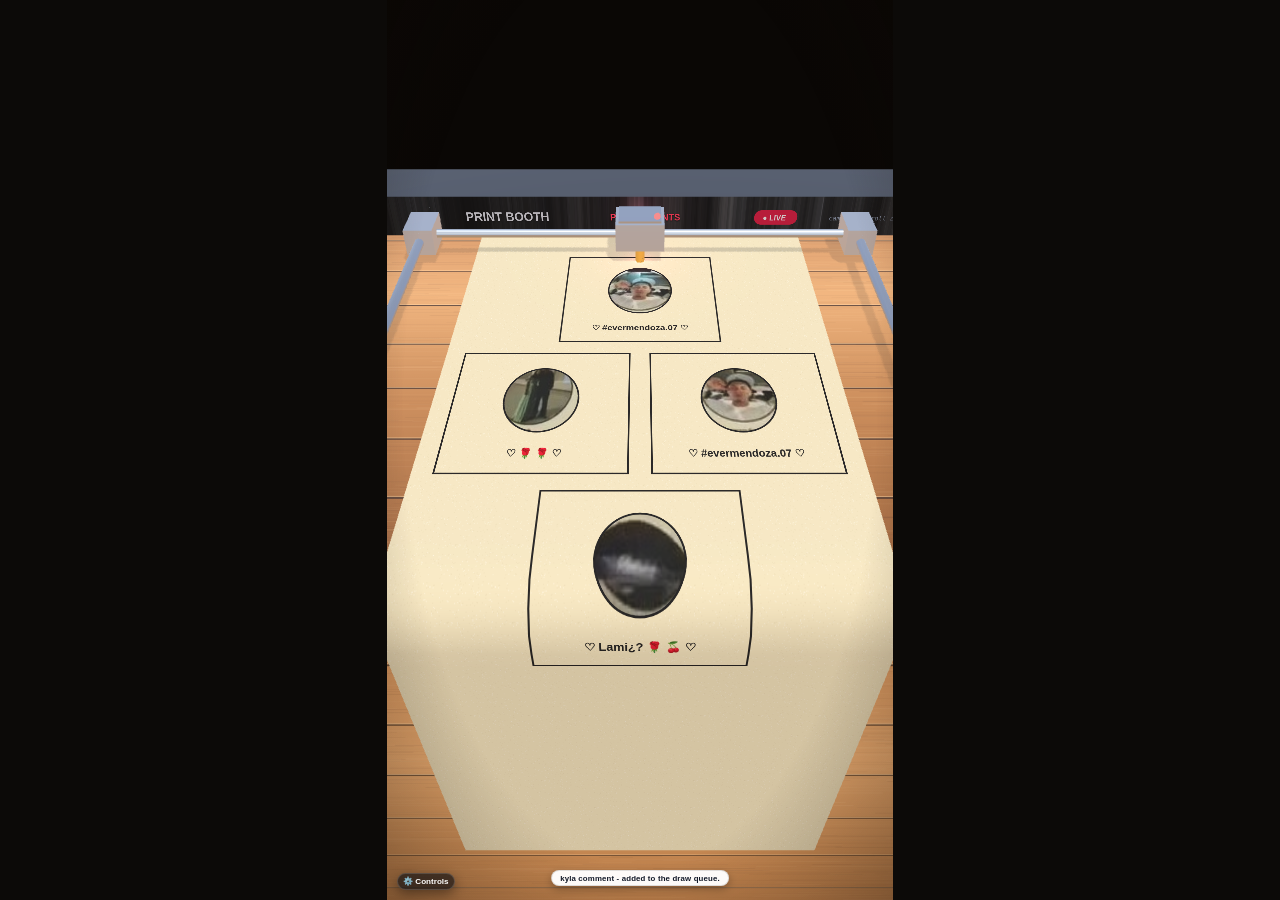
==== web/index.html @ 73933288 "Initial commit: TikTok LIVE Virtual Gift Printer" ====
<!doctype html>
<html lang="en">
<head>
<meta charset="utf-8">
<meta name="viewport" content="width=device-width, initial-scale=1">
<title>TikTok LIVE Virtual Pencil Printer</title>
<link rel="stylesheet" href="style.css">
</head>
<body>
<div id="stage">

  <!-- Main 3D WebGL Pen Plotter Scene (Clean full-height scene matching real stream) -->
  <main id="scene">
    <canvas id="canvas3d"></canvas>

    <!-- Camera-look overlay for webcam photorealism -->
    <div id="cameraOverlay"></div>
  </main>

  <!-- Video Gameplay / Campfire Section (Bottom half in Split Mode) -->
  <section id="robloxSection">
    <video id="robloxVideo" preload="none" loop muted playsinline data-src="campfire.mp4"></video>
    <div id="robloxPlaceholder" class="robloxPlaceholder">
      <div class="robloxBadge">🔥 LIVE CAMPFIRE</div>
      <div class="robloxDesc">Streaming cozy fireplace stream</div>
      <button id="btnBrowseVideo" class="browseBtn">📁 Change Video</button>
    </div>
  </section>

  <!-- Golden VIP Shoutout Banner (Appears on screen for VIP / Expensive Gifters) -->
  <div id="vipBanner" class="hidden">
    <img id="vipBannerAvatar" src="" alt="">
    <div class="vipBannerBody">
      <div id="vipBannerBadge" class="vipBannerBadge">👑 TOP 1 VIP GIFTER</div>
      <div id="vipBannerFollow" class="vipBannerFollow">FOLLOW @username</div>
      <div id="vipBannerGift" class="vipBannerGift">Sent Universe • 1,000 coins</div>
    </div>
  </div>

  <!-- Live Action Pill (TikTok comment / status) -->
  <div id="livePill">
    <span id="pillText">kyla comment - added to the draw queue.</span>
  </div>

  <!-- Streamer Control Panel (Collapsible to keep stream view 100% clean) -->
  <aside id="controls" class="collapsed">
    <button id="btnToggleControls" class="toggleControlsBtn" title="Toggle Streamer Controls">⚙️ Controls</button>
    <div class="ctrlContent">
      <div class="ctrlRow">
        <span id="dot" class="dot"></span>
        <span id="statusText">Connecting to local server…</span>
      </div>
      <div class="ctrlRow">
        <input id="user" placeholder="@tiktok_username" spellcheck="false" autocomplete="off">
        <button id="btnConn">Start</button>
      </div>
      <div class="ctrlRow actions">
        <button id="btnTestPair" title="Pair (2-column side-by-side)">Pair 🌹</button>
        <button id="btnTestSingle" title="Single (centered card)">Single 1</button>
        <button id="btnTestBig" title="Big gift (Doughnut / 30 coins)" class="amberBtn">Big 🍩</button>
        <button id="btnVvip" title="VIP banner" class="goldBtn">VIP 👑</button>
        <button id="btnTop1" title="VIP TOP 1 with Royal Crown & Flaming Wings" class="goldBtn">👑 TOP 1</button>
        <button id="btnTestTap" title="Simulate Screen Tapper (Likes)" class="roseBtn">Tap ❤️</button>
        <button id="btnClear" title="Feed all paper">Clear</button>
      </div>
      <div class="ctrlRow">
        <label class="toggleLabel"><input id="chkDrawTaps" type="checkbox" checked> Draw Tappers (Only when idle / no gifts)</label>
      </div>
      <div class="ctrlRow splitControls">
        <label class="toggleLabel"><input id="chkSplit" type="checkbox"> Split Video</label>
        <input id="videoInput" type="file" accept="video/*" style="display:none">
        <input id="musicInput" type="file" accept="audio/*,video/*" style="display:none">
        <button id="btnPickVideo" class="smBtn" title="Load custom Roblox / Campfire video">Video 📁</button>
        <button id="btnPickMusic" class="smBtn" title="Load looping background music (MP3/WAV)">Music 🎵</button>
        <button id="btnMuteVideo" class="smBtn" title="Toggle audio mute">🔇 Muted</button>
      </div>
      <div class="ctrlRow">
        <label>Speed <input id="speed" type="range" min="0.5" max="3" step="0.1" value="1"></label>
      </div>
    </div>
  </aside>

  <!-- Debug Reference Overlay for ?ref=N and ?ref=N&flip=1 -->
  <div id="refOverlay" class="hidden">
    <img id="refImg" src="" alt="Reference Ground Truth">
    <div id="refLabel" class="refLabel"></div>
  </div>

</div>

<script src="lib/three.min.js"></script>
<script src="lib/gsap.min.js"></script>
<script src="avatars_data.js"></script>
<script src="app.js"></script>
</body>
</html>
---- web/style.css ----
/* TikTok LIVE Virtual Pencil Printer - Hyper Realistic Physical Pass */
:root {
  --u: min(1vw, 0.5625vh);
  --ink: #1f1d1a;
  --paper: #f8f3e5;
  --paper-grain: #f2ebd7;
  --wood-grain: url("data:image/svg+xml,%3Csvg xmlns='http://www.w3.org/2000/svg' width='400' height='600'%3E%3Cfilter id='f'%3E%3CfeTurbulence type='fractalNoise' baseFrequency='0.35 0.012' numOctaves='3' seed='11'/%3E%3CfeColorMatrix values='0 0 0 0 0.16 0 0 0 0 0.08 0 0 0 0 0.02 0 0 0 0.55 -0.04'/%3E%3C/filter%3E%3Crect width='400' height='600' filter='url(%23f)'/%3E%3C/svg%3E");
  --paper-fibre: url("data:image/svg+xml,%3Csvg xmlns='http://www.w3.org/2000/svg' width='400' height='400'%3E%3Cfilter id='f'%3E%3CfeTurbulence type='fractalNoise' baseFrequency='0.85' numOctaves='2' seed='5'/%3E%3CfeColorMatrix values='0 0 0 0 0.25 0 0 0 0 0.20 0 0 0 0 0.10 0 0 0 0.25 -0.05'/%3E%3C/filter%3E%3Crect width='400' height='400' filter='url(%23f)'/%3E%3C/svg%3E");
}

* { box-sizing: border-box; margin: 0; padding: 0; }
html, body { height: 100%; overflow: hidden; background: #0c0a08; font-family: -apple-system, BlinkMacSystemFont, "Segoe UI", Roboto, Helvetica, Arial, sans-serif; user-select: none; }
body.transparent { background: transparent; }

#stage {
  position: relative;
  width: calc(var(--u) * 100);
  height: 100vh;
  margin: 0 auto;
  overflow: hidden;
  background: radial-gradient(circle at 50% 40%, #17120d 0%, #080605 85%);
}

/* ==============================================================
   TOP HEADER BAR ("PRINT BOOTH | PENCIL PRINTS [LIVE]")
   ============================================================== */
#headerBar {
  position: absolute;
  top: calc(var(--u) * 1.6);
  left: calc(var(--u) * 5);
  right: calc(var(--u) * 5);
  height: calc(var(--u) * 6.5);
  background: linear-gradient(180deg, #242526 0%, #141517 70%, #0d0e10 100%);
  border-radius: calc(var(--u) * 1.2);
  border: calc(var(--u) * 0.2) solid rgba(255,255,255,0.12);
  box-shadow: 0 calc(var(--u) * 1) calc(var(--u) * 2) rgba(0,0,0,0.7), inset 0 1px 0 rgba(255,255,255,0.25);
  z-index: 25;
  display: flex;
  align-items: center;
  justify-content: center;
}

.headerTrack {
  display: flex;
  align-items: center;
  gap: calc(var(--u) * 2);
  font-size: calc(var(--u) * 2.5);
  font-weight: 800;
  letter-spacing: 0.15em;
  color: #d1d5db;
  text-shadow: 0 1px 2px #000;
}

.boothTitle { color: #f3f4f6; letter-spacing: 0.2em; font-weight: 900; }
.sep { color: #4b5563; }
.subTitle { color: #9ca3af; font-weight: 600; letter-spacing: 0.18em; font-size: calc(var(--u) * 2.2); }

.liveBadge {
  display: inline-flex;
  align-items: center;
  gap: calc(var(--u) * 0.9);
  padding: calc(var(--u) * 0.4) calc(var(--u) * 1.4);
  background: linear-gradient(180deg, #e11d48, #be123c);
  color: #fff;
  border-radius: 99px;
  font-size: calc(var(--u) * 1.8);
  font-weight: 900;
  letter-spacing: 0.12em;
  box-shadow: 0 0 calc(var(--u) * 1.5) rgba(225, 29, 72, 0.6);
}

.recDot {
  width: calc(var(--u) * 1.2);
  height: calc(var(--u) * 1.2);
  border-radius: 50%;
  background: #fff;
  animation: pulseRec 1.2s ease-in-out infinite alternate;
}
@keyframes pulseRec { from { opacity: 0.35; transform: scale(0.85); } to { opacity: 1; transform: scale(1.15); } }

/* ==============================================================
   3D DESK SCENE & ISOMETRIC PEN PLOTTER (MATCHING IMAGES 2, 3, 4, 5)
   ============================================================== */
#scene {
  position: absolute;
  inset: 0;
  overflow: hidden;
}

#canvas3d {
  position: absolute;
  inset: 0;
  width: 100%;
  height: 100%;
  display: block;
  z-index: 2;
}

#desk {
  position: absolute;
  left: calc(var(--u) * -2);
  right: calc(var(--u) * -2);
  width: calc(var(--u) * 104);
  height: calc(var(--u) * 76);
  top: calc(var(--u) * 2);
  transform-origin: 50% 0%;
  transform: rotateX(24deg);
  transform-style: preserve-3d;
  background:
    radial-gradient(ellipse at 50% 30%, rgba(255,235,190,0.3) 0%, rgba(255,255,255,0.04) 45%, transparent 75%),
    repeating-linear-gradient(180deg, #9a5824 0px, #824619 calc(var(--u) * 14.8), #4f2709 calc(var(--u) * 15)),
    linear-gradient(180deg, #6c411c 0%, #875428 28%, #754823 68%, #5a3416 100%);
  box-shadow: 0 calc(var(--u) * 1.5) calc(var(--u) * 3) rgba(0,0,0,0.6);
}

.deskFrontBevel {
  position: absolute;
  left: 0;
  right: 0;
  bottom: calc(var(--u) * -2.4);
  height: calc(var(--u) * 2.5);
  background: linear-gradient(180deg, #4f2a0d 0%, #2b1404 100%);
  border-top: 1px solid rgba(255,210,150,0.25);
  box-shadow: 0 calc(var(--u) * 2) calc(var(--u) * 3) rgba(0,0,0,0.85);
}

/* Hide legacy elements */
.extrusionBeam, .lipRoll, #tableEdge, #paperLip {
  display: none !important;
}

/* Satin Stainless Steel Linear Rails */
.rail {
  position: absolute;
  top: calc(var(--u) * 3);
  bottom: calc(var(--u) * 2);
  width: calc(var(--u) * 1.3);
  background: linear-gradient(90deg, #333639 0%, #8c9398 22%, #f8fafc 48%, #9aa0a6 72%, #2a2c2e 100%);
  box-shadow: calc(var(--u) * 0.7) calc(var(--u) * 0.5) calc(var(--u) * 1.4) rgba(0,0,0,0.5);
  z-index: 5;
}
.rail-l { left: calc(var(--u) * 6.5); }
.rail-r { right: calc(var(--u) * 6.5); }

/* Aluminum Pillow Blocks clamped at the top of the desk */
.mount-top {
  position: absolute;
  left: calc(var(--u) * -1.2);
  top: 0;
  width: calc(var(--u) * 3.7);
  height: calc(var(--u) * 4.8);
  background: linear-gradient(135deg, #cbd5e1 0%, #94a3b8 45%, #475569 100%);
  border-radius: calc(var(--u) * 0.5);
  box-shadow:
    calc(var(--u) * 0.6) calc(var(--u) * 0.8) calc(var(--u) * 1.4) rgba(0,0,0,0.6),
    inset 0 1px 1px rgba(255,255,255,0.7),
    inset 0 -1px 2px rgba(0,0,0,0.4);
}

/* ==============================================================
   PAPER ON DESK (FLAT TOP SECTION)
   ============================================================== */
#paperFlat {
  position: absolute;
  left: calc(var(--u) * 14);
  width: calc(var(--u) * 72);
  top: calc(var(--u) * 1);
  height: calc(var(--u) * 72);
  overflow: hidden;
  background:
    linear-gradient(135deg, rgba(255,255,255,0.2) 0%, rgba(255,255,255,0.03) 45%, rgba(60,40,20,0.07) 100%),
    var(--paper-fibre) 0 0 / calc(var(--u) * 20) calc(var(--u) * 20),
    #ded5b0;
  box-shadow:
    calc(var(--u) * -0.6) 0 calc(var(--u) * 1.4) rgba(0,0,0,0.28),
    calc(var(--u) * 0.6) 0 calc(var(--u) * 1.4) rgba(0,0,0,0.28);
  z-index: 3;
}

.paperTrack {
  position: absolute;
  left: 0;
  right: 0;
  top: 0;
  will-change: transform;
}

/* ==============================================================
   GANTRY & DRAWING CARRIAGE (2-AXIS CNC MECHANISM)
   ============================================================== */
#gantry {
  position: absolute;
  left: calc(var(--u) * 4.5);
  width: calc(var(--u) * 91);
  top: calc(var(--u) * 4);
  height: calc(var(--u) * 6);
  z-index: 10;
  pointer-events: none;
  will-change: transform;
}

.crossbar {
  position: absolute;
  left: calc(var(--u) * 2);
  right: calc(var(--u) * 2);
  top: calc(var(--u) * 2.2);
  height: calc(var(--u) * 1.2);
  border-radius: 99px;
  background: linear-gradient(180deg, #ffffff 0%, #cbd5e1 28%, #64748b 70%, #1e293b 100%);
  box-shadow: 0 calc(var(--u) * 0.7) calc(var(--u) * 1.4) rgba(0,0,0,0.45);
}

.slider {
  position: absolute;
  top: calc(var(--u) * 0.4);
  width: calc(var(--u) * 3.8);
  height: calc(var(--u) * 4.6);
  background: linear-gradient(135deg, #cbd5e1 0%, #828c98 50%, #3f4752 100%);
  border-radius: calc(var(--u) * 0.5);
  box-shadow: calc(var(--u) * 0.6) calc(var(--u) * 0.8) calc(var(--u) * 1.4) rgba(0,0,0,0.55);
}
.slider-l { left: calc(var(--u) * 0.8); }
.slider-r { right: calc(var(--u) * 0.8); }

.carriage {
  position: absolute;
  top: calc(var(--u) * 0.1);
  left: 50%;
  width: calc(var(--u) * 6.6);
  height: calc(var(--u) * 5.0);
  transform: translateX(-50%);
  transition: left 0.32s cubic-bezier(0.25, 1, 0.5, 1);
}

.carriageBody {
  width: 100%;
  height: 100%;
  background: linear-gradient(180deg, #d8dcde 0%, #9ca3af 58%, #272a2e 59%, #121417 100%);
  border-radius: calc(var(--u) * 0.5);
  box-shadow: 0 calc(var(--u) * 0.8) calc(var(--u) * 1.6) rgba(0,0,0,0.65);
  position: relative;
}

.carriagePlate {
  position: absolute;
  inset: calc(var(--u) * 0.5) calc(var(--u) * 0.6) calc(var(--u) * 1.8) calc(var(--u) * 0.6);
  border-radius: calc(var(--u) * 0.3);
  background: linear-gradient(180deg, #ffffff 0%, #e2e8f0 40%, #cbd5e1 100%);
  box-shadow: inset 0 1px 1px #fff, 0 1px 2px rgba(0,0,0,0.4);
}

.carriageLed {
  position: absolute;
  top: calc(var(--u) * 0.7);
  right: calc(var(--u) * 0.8);
  width: calc(var(--u) * 0.65);
  height: calc(var(--u) * 0.65);
  border-radius: 50%;
  background: #38bdf8;
  box-shadow: 0 0 5px #38bdf8;
}

#gantry.sketching .carriageLed {
  background: #ef4444;
  box-shadow: 0 0 7px #ef4444;
}

.penHolder {
  position: absolute;
  left: 50%;
  bottom: calc(var(--u) * -1.8);
  transform: translateX(-50%);
  width: calc(var(--u) * 1.3);
  height: calc(var(--u) * 2.6);
  background: linear-gradient(90deg, #b45309, #fbbf24 38%, #78350f);
  border-radius: calc(var(--u) * 0.25);
  box-shadow: 0 calc(var(--u) * 0.4) calc(var(--u) * 0.6) rgba(0,0,0,0.45);
}

.stylus {
  position: absolute;
  left: 50%;
  bottom: calc(var(--u) * -0.55);
  transform: translateX(-50%);
  width: calc(var(--u) * 0.85);
  height: calc(var(--u) * 0.9);
  background: #fde68a;
  clip-path: polygon(0 0, 100% 0, 50% 100%);
}

.leadTip {
  position: absolute;
  left: 50%;
  bottom: calc(var(--u) * -0.45);
  transform: translateX(-50%);
  width: calc(var(--u) * 0.45);
  height: calc(var(--u) * 0.6);
  background: #111;
  clip-path: polygon(0 0, 100% 0, 50% 100%);
}

.leadTip::after {
  content: "";
  position: absolute;
  left: 50%;
  bottom: calc(var(--u) * -0.3);
  transform: translateX(-50%);
  width: calc(var(--u) * 1.1);
  height: calc(var(--u) * 0.35);
  border-radius: 50%;
  background: rgba(20, 15, 10, 0.45);
  filter: blur(calc(var(--u) * 0.08));
}

/* ==============================================================
   SEAMLESS PAPER ROLLOVER (NATURAL SPECULAR SHEEN OVER DESK EDGE)
   ============================================================== */
#paperRollover {
  position: absolute;
  left: calc(var(--u) * 14);
  width: calc(var(--u) * 72);
  top: calc(var(--u) * 71.6);
  height: calc(var(--u) * 2.8);
  pointer-events: none;
  background: linear-gradient(180deg,
    rgba(255,255,255,0) 0%,
    rgba(255,255,255,0.65) 45%,
    rgba(255,255,255,0) 100%
  );
  z-index: 5;
}

/* ==============================================================
   HANGING PAPER APRON (SEAMLESSLY DRAPES IN 3D OVER DESK FRONT)
   ============================================================== */
#paperHang {
  position: absolute;
  left: calc(var(--u) * 14);
  width: calc(var(--u) * 72);
  top: calc(var(--u) * 73);
  height: calc(var(--u) * 72);
  transform-origin: 50% 0%;
  transform: rotateX(-28deg);
  overflow: hidden;
  background:
    linear-gradient(180deg, rgba(0,0,0,0.06) 0%, transparent 12%, rgba(0,0,0,0.05) 85%, rgba(0,0,0,0.3) 100%),
    var(--paper-fibre) 0 0 / calc(var(--u) * 20) calc(var(--u) * 20),
    #ded5b0;
  box-shadow:
    calc(var(--u) * -0.6) 0 calc(var(--u) * 1.5) rgba(0,0,0,0.3),
    calc(var(--u) * 0.6) 0 calc(var(--u) * 1.5) rgba(0,0,0,0.3),
    0 calc(var(--u) * 1.5) calc(var(--u) * 3) rgba(0,0,0,0.6);
  z-index: 4;
}

/* ==============================================================
   FLOATING GIFT GUIDE MENU (TIKTOK LIVE MATCHING IMAGE 3)
   ============================================================== */
#giftGuide {
  position: absolute;
  top: calc(var(--u) * 9.5);
  right: calc(var(--u) * 2.8);
  display: flex;
  flex-direction: column;
  gap: calc(var(--u) * 0.6);
  background: rgba(15, 20, 30, 0.72);
  backdrop-filter: blur(10px);
  border: 1px solid rgba(255,255,255,0.14);
  border-radius: calc(var(--u) * 1.2);
  padding: calc(var(--u) * 0.8) calc(var(--u) * 1.2);
  z-index: 25;
  box-shadow: 0 calc(var(--u) * 0.8) calc(var(--u) * 1.8) rgba(0,0,0,0.5);
}

.guideItem {
  display: flex;
  align-items: center;
  gap: calc(var(--u) * 0.8);
  font-size: calc(var(--u) * 1.55);
  font-weight: 700;
  color: #f1f5f9;
}
.guideIcon { font-size: calc(var(--u) * 1.9); }
.guideName { flex: 1; color: #e2e8f0; }
.guideCost {
  color: #fbbf24;
  font-size: calc(var(--u) * 1.4);
  background: rgba(0,0,0,0.4);
  padding: 1px 6px;
  border-radius: 4px;
}

/* ==============================================================
   PRINT ROWS & CARD STYLES
   ============================================================== */

/* ==============================================================
   PRINT ROWS & DYNAMIC CARD SIZES (MATCHING IMAGES 2, 3, 4, 5)
   ============================================================== */
.printRow {
  position: relative;
  width: 100%;
}

/* 1. Standard 2-Column Row (🌹 Print x2) */
.rowStandard2 {
  height: calc(var(--u) * 23);
  display: flex;
  padding: calc(var(--u) * 0.6) calc(var(--u) * 1.5);
  gap: calc(var(--u) * 1.5);
}

.slot {
  flex: 1;
  height: 100%;
  position: relative;
}

/* 2. Standard 1-Column Row (🌹 Print x1 single) */
.rowStandard1 {
  height: calc(var(--u) * 23);
  display: flex;
  justify-content: center;
  padding: calc(var(--u) * 0.6) calc(var(--u) * 1.5);
}
.rowStandard1 .cardStandard {
  width: calc(var(--u) * 36);
  flex: none;
}

/* Clean square sketch box matching Image 4 (Dzul Realty, tiara abrhy) */
.cardStandard {
  position: relative;
  width: 100%;
  height: 100%;
  border-radius: calc(var(--u) * 0.5);
  border: 1.5px solid #1c1917;
  display: flex;
  flex-direction: column;
  align-items: center;
  justify-content: center;
  padding: calc(var(--u) * 0.6) calc(var(--u) * 0.6);
  color: #1c1917;
  background: rgba(255, 255, 255, 0.2);
  transition: background 0.3s;
}

.cardStandard.framed {
  background: rgba(255, 250, 240, 0.45);
}

.cardFrameSvg {
  position: absolute;
  inset: 0;
  width: 100%;
  height: 100%;
  pointer-events: none;
  z-index: 2;
}

.cardFrameRect {
  fill: none;
  stroke: #1c1917;
  stroke-width: 3.5;
  stroke-linecap: round;
  stroke-linejoin: round;
  stroke-dasharray: 800;
  stroke-dashoffset: 800;
}

.cardContent {
  position: relative;
  width: 100%;
  height: 100%;
  display: flex;
  flex-direction: column;
  align-items: center;
  justify-content: center;
  z-index: 1;
}

.cardStandard .avatarWrap {
  position: relative;
  width: calc(var(--u) * 12.5);
  height: calc(var(--u) * 12.5);
  border-radius: 50%;
  padding: calc(var(--u) * 0.3);
  display: flex;
  align-items: center;
  justify-content: center;
  flex: none;
  margin-top: calc(var(--u) * 0.2);
}

.avatarRingSvg {
  position: absolute;
  inset: 0;
  width: 100%;
  height: 100%;
  pointer-events: none;
  z-index: 3;
}

.avatarRingCircle {
  fill: none;
  stroke: #1c1917;
  stroke-width: 3.5;
  stroke-linecap: round;
  stroke-dasharray: 290;
  stroke-dashoffset: 290;
  transform-origin: center;
  transform: rotate(-90deg);
}

.avatarImgWrap {
  width: 100%;
  height: 100%;
  border-radius: 50%;
  overflow: hidden;
  clip-path: circle(0% at 50% 50%);
  transition: filter 0.2s;
}

.cardStandard .avatarImg {
  width: 100%;
  height: 100%;
  border-radius: 50%;
  object-fit: cover;
  display: block;
}

.textGroup {
  width: 100%;
  display: flex;
  flex-direction: column;
  align-items: center;
  clip-path: inset(0 100% 0 0);
  will-change: clip-path;
}

.cardStandard .userName {
  margin-top: calc(var(--u) * 0.8);
  font-size: calc(var(--u) * 2.1);
  font-weight: 800;
  text-align: center;
  white-space: nowrap;
  overflow: hidden;
  text-overflow: ellipsis;
  max-width: 95%;
  line-height: 1.2;
}

.cardStandard .userName .hearts {
  color: #dc2626;
  margin: 0 calc(var(--u) * 0.4);
  font-weight: 900;
}

/* ==============================================================
   3. BIG GIFT ROW (🍩 Big Gift matching Image 5: Dek_$LM@)
   ============================================================== */
.rowBig {
  height: calc(var(--u) * 29);
  display: flex;
  justify-content: center;
  padding: calc(var(--u) * 0.8) calc(var(--u) * 1.5);
}

.cardBig {
  position: relative;
  width: calc(var(--u) * 44);
  height: 100%;
  border-radius: calc(var(--u) * 0.7);
  border: 2px solid #1c1917;
  display: flex;
  flex-direction: column;
  align-items: center;
  justify-content: center;
  padding: calc(var(--u) * 1) calc(var(--u) * 1);
  color: #1c1917;
  background: rgba(255, 255, 255, 0.25);
  transition: background 0.3s;
}

.cardBig.framed {
  background: rgba(255, 250, 240, 0.5);
}

.cardBig .avatarWrap {
  position: relative;
  width: calc(var(--u) * 15.5);
  height: calc(var(--u) * 15.5);
  border-radius: 50%;
  padding: calc(var(--u) * 0.35);
  display: flex;
  align-items: center;
  justify-content: center;
  flex: none;
}

.cardBig .avatarImg {
  width: 100%;
  height: 100%;
  border-radius: 50%;
  object-fit: cover;
  display: block;
}

.cardBig .userName {
  margin-top: calc(var(--u) * 1);
  font-size: calc(var(--u) * 2.6);
  font-weight: 900;
  text-align: center;
  white-space: nowrap;
  overflow: hidden;
  text-overflow: ellipsis;
  max-width: 95%;
  line-height: 1.2;
}

.cardBig .userName .hearts {
  color: #dc2626;
  margin: 0 calc(var(--u) * 0.4);
  font-weight: 900;
}

/* ==============================================================
   4. VIP / LEGENDARY ROW (💎 Full-Width Banner matching Image 3)
   ============================================================== */
.rowVvip {
  height: calc(var(--u) * 38);
  padding: calc(var(--u) * 0.8) calc(var(--u) * 1.5);
}

.cardVvip {
  position: relative;
  width: 100%;
  height: 100%;
  border-radius: calc(var(--u) * 0.9);
  border: 2.2px solid #1c1917;
  display: flex;
  flex-direction: column;
  align-items: center;
  justify-content: center;
  padding: calc(var(--u) * 1) calc(var(--u) * 1.8);
  color: #1c1917;
  background: rgba(255, 255, 255, 0.25);
  transition: background 0.3s;
}

.cardVvip.framed {
  background: linear-gradient(180deg, rgba(254,243,199,0.55) 0%, rgba(253,230,138,0.2) 60%, rgba(254,243,199,0.6) 100%);
  box-shadow: 0 0 calc(var(--u) * 1.5) rgba(217, 119, 6, 0.2);
}

.vvipFrameRect {
  fill: none;
  stroke: #1c1917;
  stroke-width: 4;
  stroke-linecap: round;
  stroke-linejoin: round;
  stroke-dasharray: 1200;
  stroke-dashoffset: 1200;
}

.vvipContent {
  position: relative;
  width: 100%;
  height: 100%;
  display: flex;
  flex-direction: column;
  align-items: center;
  justify-content: center;
  z-index: 1;
}

.vvipAvatarRow {
  display: flex;
  align-items: center;
  justify-content: center;
  gap: calc(var(--u) * 1.5);
  margin-bottom: calc(var(--u) * 0.6);
}

.wreathLeft, .wreathRight {
  font-size: calc(var(--u) * 3.8);
  color: #d97706;
  filter: drop-shadow(0 2px 3px rgba(180, 83, 9, 0.4));
  user-select: none;
}

.vvipAvatarWrap {
  position: relative;
  width: calc(var(--u) * 16.5);
  height: calc(var(--u) * 16.5);
  border-radius: 50%;
  padding: calc(var(--u) * 0.4);
  display: flex;
  align-items: center;
  justify-content: center;
}

.vvipAvatarWrap .avatarRingCircle {
  stroke: #d97706;
  stroke-width: 4.5;
}

.vvipAvatarWrap .avatarImgWrap {
  width: 100%;
  height: 100%;
  border-radius: 50%;
  overflow: hidden;
  clip-path: circle(0% at 50% 50%);
}

.vvipAvatarWrap .avatarImg {
  width: 100%;
  height: 100%;
  border-radius: 50%;
  object-fit: cover;
  display: block;
}

/* Left "thank you! 💖" and Right "VIP" stamp box (matching Image 3) */
.vvipBadgeRow {
  position: absolute;
  width: 100%;
  top: calc(var(--u) * 14);
  left: 0;
  display: flex;
  justify-content: space-between;
  align-items: center;
  padding: 0 calc(var(--u) * 2);
  pointer-events: none;
}

.vvipThankYou {
  color: #dc2626;
  font-family: 'Brush Script MT', 'Caveat', cursive, sans-serif;
  font-size: calc(var(--u) * 2.8);
  font-weight: 700;
  transform: rotate(-6deg);
  text-shadow: 0 1px 1px rgba(0,0,0,0.1);
}

.vvipStamp {
  color: #b91c1c;
  border: calc(var(--u) * 0.28) solid #b91c1c;
  padding: calc(var(--u) * 0.4) calc(var(--u) * 1.5);
  border-radius: calc(var(--u) * 0.4);
  font-size: calc(var(--u) * 2.2);
  font-weight: 900;
  letter-spacing: 0.15em;
  transform: rotate(8deg);
  background: rgba(254, 226, 226, 0.6);
  box-shadow: 0 1px 3px rgba(185, 28, 28, 0.25);
}

.vvipUser {
  font-size: calc(var(--u) * 3);
  font-weight: 900;
  text-align: center;
  color: #1c1917;
  letter-spacing: 0.04em;
  white-space: nowrap;
  overflow: hidden;
  text-overflow: ellipsis;
  max-width: 95%;
  margin-top: calc(var(--u) * 0.6);
}

.vvipUser .crownSm {
  margin: 0 calc(var(--u) * 0.6);
  color: #d97706;
}

/* Buttons in controls */
#controls button.amberBtn {
  background: linear-gradient(180deg, #ea580c, #c2410c);
  color: #fff;
}
#controls button.amberBtn:hover {
  background: linear-gradient(180deg, #f97316, #ea580c);
}

/* Pencil Sketch Wipe-in Animation */
.sketchingCard {
  will-change: clip-path;
}

/* ==============================================================
   LIVE FLOATING ACTION PILL (TIKTOK STYLE matching video 00:03-00:11)
   ============================================================== */
#livePill {
  position: absolute;
  bottom: calc(var(--u) * 2.8);
  left: 50%;
  transform: translateX(-50%);
  display: flex;
  align-items: center;
  gap: calc(var(--u) * 0.8);
  padding: calc(var(--u) * 0.45) calc(var(--u) * 1.6);
  background: rgba(255, 255, 255, 0.96);
  border: 1px solid rgba(0, 0, 0, 0.12);
  border-radius: 99px;
  color: #111827;
  font-size: calc(var(--u) * 1.55);
  font-weight: 600;
  letter-spacing: 0.02em;
  box-shadow: 0 calc(var(--u) * 0.6) calc(var(--u) * 1.6) rgba(0,0,0,0.28);
  z-index: 40;
  white-space: nowrap;
  transition: opacity 0.25s, transform 0.25s;
}

body.split #livePill {
  top: calc(var(--u) * 88);
  bottom: auto;
}

#livePill.hidden {
  opacity: 0;
  transform: translate(-50%, calc(var(--u) * 2));
  pointer-events: none;
}

.pillIcon { font-size: calc(var(--u) * 2.4); }

/* ==============================================================
   GOLDEN VIP SHOUTOUT BANNER ("FOLLOW @username" for Big/VIP Gifters)
   ============================================================== */
#vipBanner {
  position: absolute;
  top: calc(var(--u) * 2.2);
  left: 50%;
  transform: translateX(-50%);
  display: flex;
  align-items: center;
  gap: calc(var(--u) * 2.2);
  padding: calc(var(--u) * 1.3) calc(var(--u) * 3.0) calc(var(--u) * 1.3) calc(var(--u) * 1.8);
  background: linear-gradient(135deg, #1c1408 0%, #2e1d08 55%, #1a1105 100%);
  border: 2px solid #facc15;
  border-radius: 999px;
  box-shadow: 0 calc(var(--u) * 0.8) calc(var(--u) * 2.4) rgba(0, 0, 0, 0.65);
  z-index: 45;
  white-space: nowrap;
  transition: opacity 0.25s ease, transform 0.25s ease;
}

#vipBanner.hidden {
  opacity: 0;
  transform: translate(-50%, calc(var(--u) * -2));
  pointer-events: none;
}

#vipBannerAvatar {
  width: calc(var(--u) * 9.2);
  height: calc(var(--u) * 9.2);
  border-radius: 50%;
  object-fit: cover;
  border: 2.5px solid #fde047;
  background: #27272a;
  flex-shrink: 0;
}

.vipBannerBody {
  display: flex;
  flex-direction: column;
  gap: calc(var(--u) * 0.2);
}

.vipBannerBadge {
  font-size: calc(var(--u) * 1.75);
  font-weight: 900;
  letter-spacing: 0.08em;
  color: #fde047;
  text-transform: uppercase;
}

.vipBannerFollow {
  font-size: calc(var(--u) * 2.75);
  font-weight: 900;
  letter-spacing: 0.03em;
  color: #ffffff;
  text-shadow: 0 1px 3px rgba(0, 0, 0, 0.85);
}

.vipBannerGift {
  font-size: calc(var(--u) * 1.7);
  font-weight: 700;
  color: #fca5a5;
}

/* ==============================================================
   STREAMER CONTROLS PANEL (Hide with ?controls=0, collapsible)
   ============================================================== */
#controls {
  position: absolute;
  left: calc(var(--u) * 2);
  bottom: calc(var(--u) * 2);
  width: calc(var(--u) * 58);
  padding: calc(var(--u) * 1.6);
  border-radius: calc(var(--u) * 1.2);
  background: rgba(18, 18, 20, 0.96);
  border: 1px solid rgba(255, 255, 255, 0.12);
  color: #e5e7eb;
  font-size: max(11px, calc(var(--u) * 2.1));
  z-index: 50;
  transition: all 0.25s ease-out;
}

.toggleControlsBtn {
  display: block;
  width: 100%;
  padding: calc(var(--u) * 0.7) calc(var(--u) * 1.4);
  background: rgba(30, 41, 59, 0.85);
  border: 1px solid rgba(255, 255, 255, 0.15);
  border-radius: calc(var(--u) * 0.8);
  color: #f1f5f9;
  font-weight: 700;
  font-size: calc(var(--u) * 1.7);
  cursor: pointer;
  margin-bottom: calc(var(--u) * 1);
  transition: background 0.15s;
}
.toggleControlsBtn:hover {
  background: rgba(51, 65, 85, 0.95);
}

#controls.collapsed {
  width: auto;
  padding: calc(var(--u) * 0.5) calc(var(--u) * 1.0);
  background: rgba(18, 18, 20, 0.65);
  border: 1px solid rgba(255, 255, 255, 0.15);
  border-radius: 99px;
  box-shadow: 0 4px 12px rgba(0, 0, 0, 0.4);
}
#controls.collapsed .ctrlContent {
  display: none !important;
}
#controls.collapsed .toggleControlsBtn {
  margin-bottom: 0;
  padding: 0;
  background: transparent;
  border: none;
  font-size: calc(var(--u) * 1.6);
}
#controls:not(.collapsed) .toggleControlsBtn {
  background: #334155;
  margin-bottom: calc(var(--u) * 1);
}

body.nocontrols #controls { display: none !important; }

.ctrlRow {
  display: flex;
  align-items: center;
  gap: calc(var(--u) * 1);
  margin-bottom: calc(var(--u) * 1);
}
.ctrlRow:last-child { margin-bottom: 0; }
.ctrlRow.actions { flex-wrap: wrap; }

#controls input[type="text"], #controls #user {
  flex: 1;
  min-width: 0;
  padding: 6px 10px;
  border-radius: 6px;
  border: 1px solid #374151;
  background: #1f2937;
  color: #fff;
  font: inherit;
}
#controls input:focus { outline: none; border-color: #60a5fa; }

#controls button {
  padding: 6px 12px;
  border-radius: 6px;
  border: 0;
  background: #374151;
  color: #fff;
  font: inherit;
  font-weight: 600;
  cursor: pointer;
  transition: background 0.15s;
}
#controls button:hover { background: #4b5563; }
#controls button.goldBtn {
  background: linear-gradient(180deg, #d97706, #b45309);
  color: #fff;
}
#controls button.goldBtn:hover {
  background: linear-gradient(180deg, #f59e0b, #d97706);
}
#controls button.roseBtn {
  background: linear-gradient(180deg, #e11d48, #be123c);
  color: #fff;
}
#controls button.roseBtn:hover {
  background: linear-gradient(180deg, #f43f5e, #e11d48);
}

#controls label {
  display: flex;
  align-items: center;
  gap: 8px;
  flex: 1;
}
#controls label input { flex: 1; }

.dot {
  width: 10px;
  height: 10px;
  border-radius: 50%;
  background: #ef4444;
  flex: none;
}
.dot.warn { background: #f59e0b; }
.dot.ok   { background: #10b981; }

/* ==============================================================
   SPLIT-SCREEN MODE (Printer Top 53% + Roblox Video Bottom 47%)
   ============================================================== */
#robloxSection {
  display: none;
  position: absolute;
  left: 0;
  right: 0;
  top: calc(var(--u) * 94);
  bottom: 0;
  background: #090a0f;
  overflow: hidden;
  z-index: 6;
  border-top: calc(var(--u) * 0.4) solid #1e1308;
  box-shadow: inset 0 calc(var(--u) * 3) calc(var(--u) * 5) rgba(0,0,0,0.9);
}

body.split #scene {
  height: calc(var(--u) * 94);
  bottom: auto;
}

body.split #desk {
  height: calc(var(--u) * 76);
}

body.split #paperFlat {
  height: calc(var(--u) * 72);
}

body.split #paperRollover {
  top: calc(var(--u) * 71.6);
}

body.split #paperHang {
  top: calc(var(--u) * 73);
  height: calc(var(--u) * 32);
}

body.split #robloxSection {
  display: flex;
  align-items: center;
  justify-content: center;
}

#robloxVideo {
  position: absolute;
  inset: 0;
  width: 100%;
  height: 100%;
  object-fit: cover;
  display: block;
}

.robloxPlaceholder {
  position: relative;
  z-index: 2;
  text-align: center;
  padding: calc(var(--u) * 3);
  display: flex;
  flex-direction: column;
  align-items: center;
  gap: calc(var(--u) * 1.5);
  background: radial-gradient(circle, rgba(20,24,35,0.85) 0%, rgba(9,10,15,0.95) 100%);
  border: 1px dashed rgba(255,255,255,0.18);
  border-radius: calc(var(--u) * 2);
  max-width: 85%;
}

.robloxBadge {
  display: inline-block;
  padding: 4px 12px;
  background: linear-gradient(90deg, #ef4444, #f97316);
  color: #fff;
  font-weight: 900;
  font-size: calc(var(--u) * 1.8);
  border-radius: 99px;
  letter-spacing: 0.1em;
  box-shadow: 0 0 16px rgba(239, 68, 68, 0.4);
}

.robloxDesc {
  color: #9ca3af;
  font-size: calc(var(--u) * 1.5);
  line-height: 1.4;
}

.robloxDesc code {
  color: #60a5fa;
  background: rgba(0,0,0,0.4);
  padding: 2px 6px;
  border-radius: 4px;
}

.browseBtn {
  margin-top: calc(var(--u) * 0.8);
  padding: 8px 18px !important;
  font-size: calc(var(--u) * 1.6);
  background: linear-gradient(180deg, #3b82f6, #1d4ed8) !important;
  border-radius: 8px !important;
  border: none;
  color: #fff;
  cursor: pointer;
  font-weight: 700;
  box-shadow: 0 4px 12px rgba(59, 130, 246, 0.4);
  transition: transform 0.15s, background 0.15s;
}
.browseBtn:hover {
  background: linear-gradient(180deg, #60a5fa, #2563eb) !important;
  transform: translateY(-1px);
}

.splitControls {
  display: flex;
  align-items: center;
  gap: 8px;
}
.toggleLabel {
  display: inline-flex;
  align-items: center;
  gap: 6px;
  font-size: 13px;
  color: #e5e7eb;
  cursor: pointer;
}
.toggleLabel input {
  cursor: pointer;
}
.smBtn {
  padding: 5px 10px !important;
  font-size: 12px;
}

/* ==============================================================
   PHASE 5: PHYSICAL VVIP STAMP MECHANISM & IMPRESSION
   ============================================================== */
#vvipStampArm {
  position: absolute;
  top: 0;
  left: 50%;
  width: calc(var(--u) * 22);
  height: calc(var(--u) * 46);
  margin-left: calc(var(--u) * -11);
  pointer-events: none;
  z-index: 22;
  transform: translate3d(calc(var(--u) * 3), calc(var(--u) * -52), 0) rotate(-7.5deg) scale(1.25);
  opacity: 0;
  transform-origin: 50% 100%;
}

#vvipStampArm.stamping {
  animation: physicalStampCycle 1.05s cubic-bezier(0.25, 1, 0.35, 1) forwards;
}

@keyframes physicalStampCycle {
  0% {
    opacity: 0;
    transform: translate3d(calc(var(--u) * 4), calc(var(--u) * -52), 0) rotate(-8deg) scale(1.3);
  }
  15% {
    opacity: 1;
  }
  42% {
    /* Touchdown onto paper */
    transform: translate3d(0, calc(var(--u) * 14.5), 0) rotate(-6.8deg) scale(1.0);
  }
  50% {
    /* Hard press squash */
    transform: translate3d(0, calc(var(--u) * 14.8), 0) rotate(-6.2deg) scale(0.965);
  }
  60% {
    /* Contact rebound */
    transform: translate3d(0, calc(var(--u) * 14.2), 0) rotate(-6.8deg) scale(1.01);
  }
  75% {
    /* Lift up away from paper */
    opacity: 1;
    transform: translate3d(0, calc(var(--u) * 4), 0) rotate(-7.5deg) scale(1.12);
  }
  100% {
    /* Out of viewport */
    opacity: 0;
    transform: translate3d(calc(var(--u) * 4), calc(var(--u) * -52), 0) rotate(-8deg) scale(1.3);
  }
}

.stampRod {
  position: absolute;
  top: 0;
  left: 50%;
  transform: translateX(-50%);
  width: calc(var(--u) * 1.3);
  height: calc(var(--u) * 36);
  background: linear-gradient(90deg, #334155 0%, #cbd5e1 35%, #ffffff 50%, #94a3b8 70%, #1e293b 100%);
  box-shadow: calc(var(--u) * 1.2) calc(var(--u) * 0.8) calc(var(--u) * 2) rgba(0,0,0,0.55);
}

.stampCollet {
  position: absolute;
  top: calc(var(--u) * 35.5);
  left: 50%;
  transform: translateX(-50%);
  width: calc(var(--u) * 3.4);
  height: calc(var(--u) * 3);
  background: linear-gradient(135deg, #e2e8f0 0%, #64748b 50%, #334155 100%);
  border-radius: calc(var(--u) * 0.4);
  box-shadow: 0 calc(var(--u) * 0.6) calc(var(--u) * 1.2) rgba(0,0,0,0.6);
}

.stampHead {
  position: absolute;
  top: calc(var(--u) * 38);
  left: 50%;
  transform: translateX(-50%);
  width: calc(var(--u) * 19);
  height: calc(var(--u) * 8);
  background: linear-gradient(180deg, #94a3b8 0%, #64748b 30%, #334155 80%, #0f172a 100%);
  border-radius: calc(var(--u) * 0.6);
  box-shadow:
    0 calc(var(--u) * 1.5) calc(var(--u) * 2.8) rgba(0,0,0,0.7),
    inset 0 1px 1px rgba(255,255,255,0.6),
    inset 0 -2px 3px rgba(0,0,0,0.8);
  display: flex;
  align-items: center;
  justify-content: center;
}

.stampFace {
  width: 90%;
  height: calc(var(--u) * 1.2);
  background: #991b1b;
  border-radius: 1px;
  box-shadow: inset 0 1px 1px rgba(255,255,255,0.3);
}

/* Stamped ink impression appearing on paper upon contact */
.vvipStampImpression {
  position: absolute;
  top: calc(var(--u) * 12.5);
  left: 50%;
  transform: translateX(-50%) rotate(-6deg) scale(0.9);
  padding: calc(var(--u) * 0.6) calc(var(--u) * 2.2);
  border: calc(var(--u) * 0.4) solid #b91c1c;
  border-radius: calc(var(--u) * 0.5);
  color: #b91c1c;
  font-family: Impact, "Arial Black", sans-serif;
  font-size: calc(var(--u) * 2.7);
  letter-spacing: 0.16em;
  text-transform: uppercase;
  mix-blend-mode: multiply;
  opacity: 0;
  transition: opacity 0.08s ease-in, transform 0.15s cubic-bezier(0.18, 0.89, 0.32, 1.28);
  pointer-events: none;
  z-index: 5;
  background:
    url("data:image/svg+xml,%3Csvg xmlns='http://www.w3.org/2000/svg' width='80' height='40'%3E%3Cfilter id='n'%3E%3CfeTurbulence type='fractalNoise' baseFrequency='0.8' numOctaves='2'/%3E%3CfeColorMatrix values='0 0 0 0 0.7 0 0 0 0 0.1 0 0 0 0 0.1 0 0 0 0.25 0'/%3E%3C/filter%3E%3Crect width='80' height='40' filter='url(%23n)'/%3E%3C/svg%3E"),
    rgba(254, 226, 226, 0.45);
  box-shadow: inset 0 0 calc(var(--u) * 0.5) rgba(185, 28, 28, 0.3);
}

.cardVvip.stamped .vvipStampImpression {
  opacity: 0.95;
  transform: translateX(-50%) rotate(-6deg) scale(1.0);
}

/* ==============================================================
   PHASE 6: CAMERA-LOOK OVERLAY (Vignette, Grain, Grading)
   ============================================================== */
#cameraOverlay {
  position: absolute;
  inset: 0;
  pointer-events: none;
  z-index: 18;
  background: radial-gradient(ellipse at 50% 45%, transparent 66%, rgba(14, 8, 3, 0.32) 100%);
}

/* ==============================================================
   PHASE 0 & 7: DEBUG REFERENCE OVERLAY (?ref=N & ?ref=N&flip=1)
   ============================================================== */
#refOverlay {
  position: absolute;
  inset: 0;
  z-index: 50;
  pointer-events: none;
  opacity: 0.5;
  transition: opacity 0.15s ease;
}

#refOverlay.hidden {
  display: none !important;
}

#refOverlay.flipped {
  opacity: 1 !important;
  background: #000;
}

#refOverlay img {
  width: 100%;
  height: 100%;
  object-fit: cover;
  display: block;
}

.refLabel {
  position: absolute;
  top: 12px;
  right: 12px;
  background: rgba(0, 0, 0, 0.85);
  color: #fbbf24;
  font-size: 13px;
  font-family: monospace;
  padding: 5px 12px;
  border-radius: 6px;
  border: 1px solid #d97706;
  box-shadow: 0 2px 8px rgba(0,0,0,0.5);
}
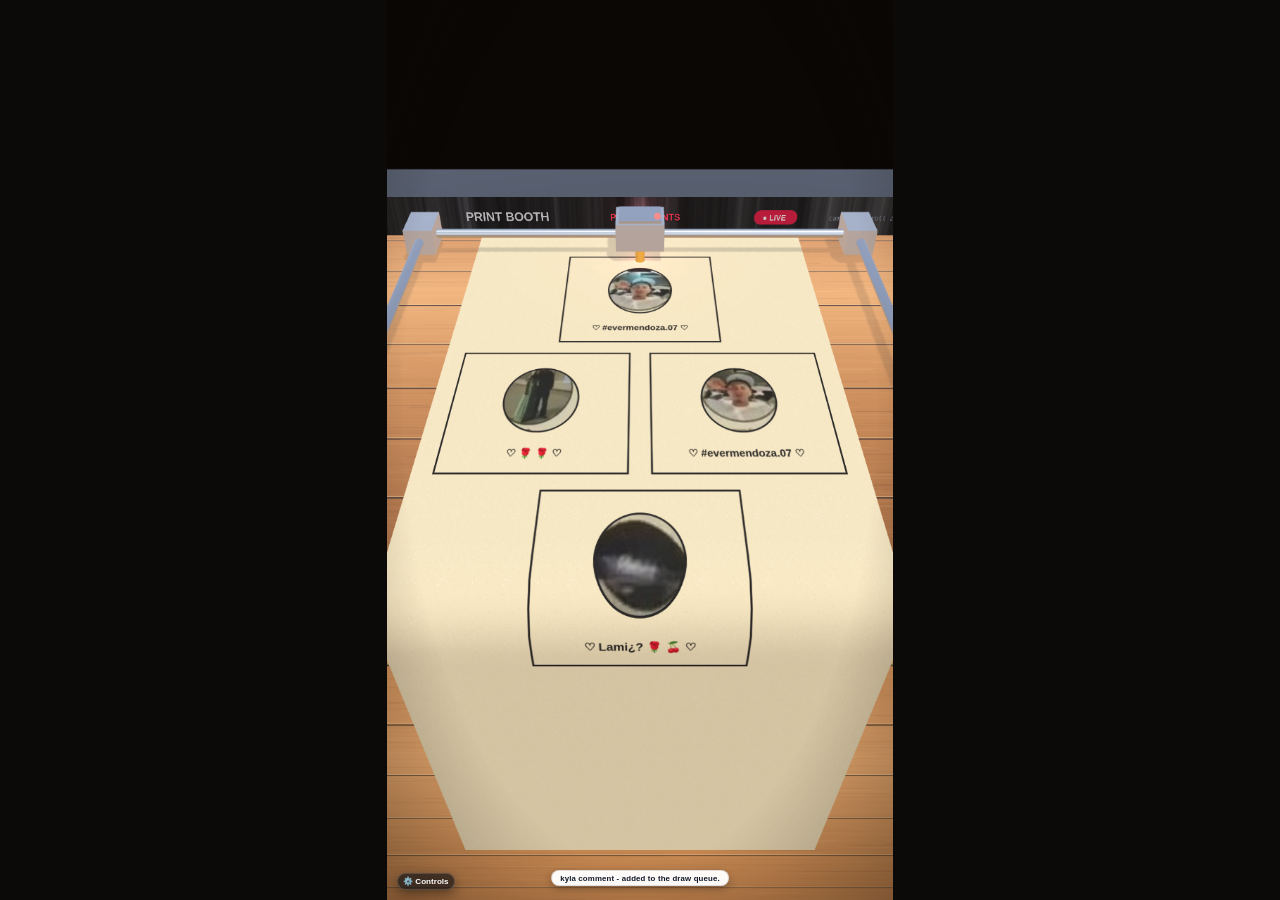
==== commit 9411b94f: "Fix instant gift/tap response, sharp WebGL text, top margin gap, stagger layout & dedup; archive unu" ====
--- a/web/index.html
+++ b/web/index.html
@@ -75,7 +75,7 @@
         <button id="btnMuteVideo" class="smBtn" title="Toggle audio mute">🔇 Muted</button>
       </div>
       <div class="ctrlRow">
-        <label>Speed <input id="speed" type="range" min="0.5" max="3" step="0.1" value="1"></label>
+        <label>Speed <input id="speed" type="range" min="0.5" max="3" step="0.1" value="1.5"></label>
       </div>
     </div>
   </aside>
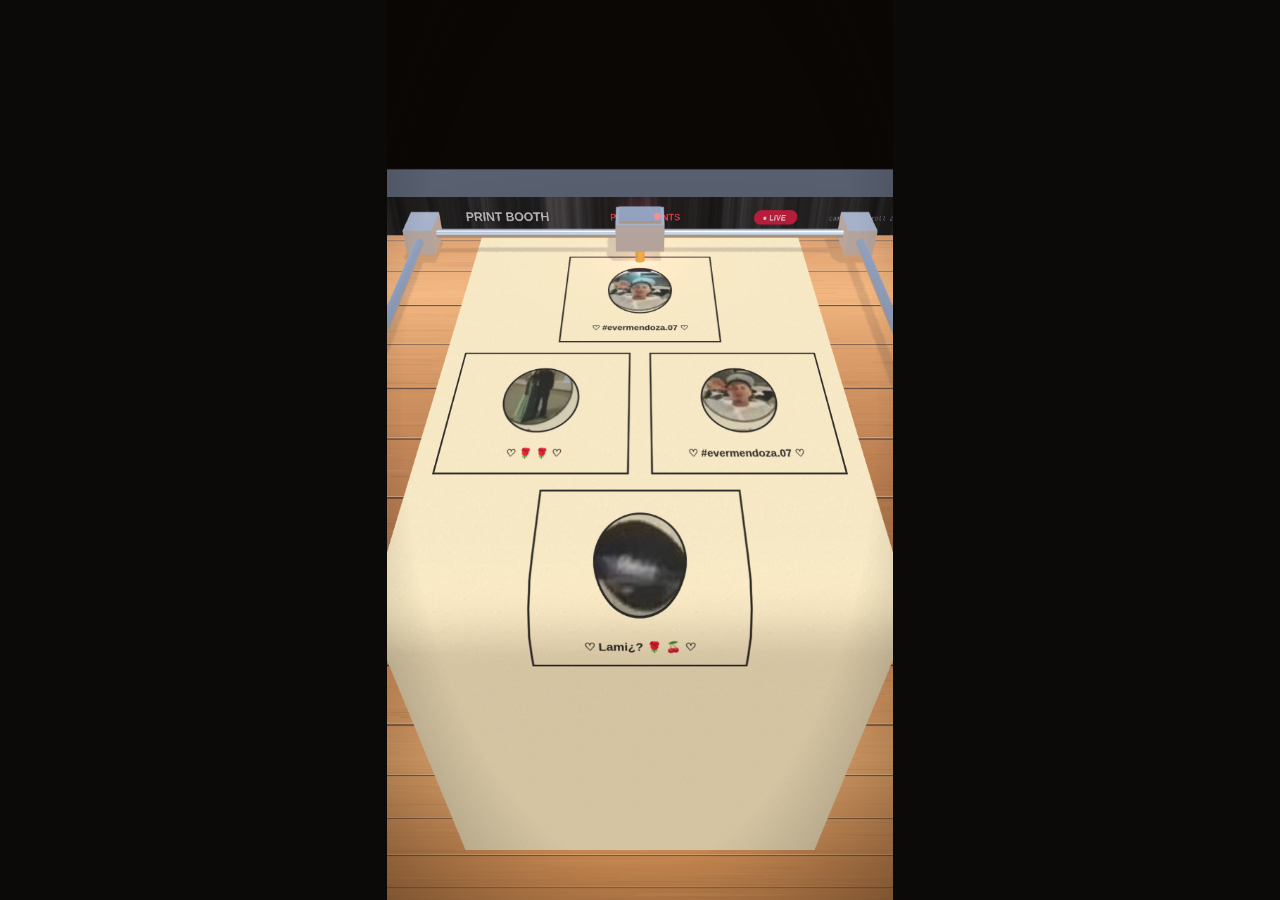
==== commit af81acc8: "Add pencil ASMR audio, organic varied card flow, VIP/VVIP tiers & floating FOLLOW popup over paper" ====
--- a/web/index.html
+++ b/web/index.html
@@ -1,96 +1,105 @@
 <!doctype html>
 <html lang="en">
+
 <head>
-<meta charset="utf-8">
-<meta name="viewport" content="width=device-width, initial-scale=1">
-<title>TikTok LIVE Virtual Pencil Printer</title>
-<link rel="stylesheet" href="style.css">
+  <meta charset="utf-8">
+  <meta name="viewport" content="width=device-width, initial-scale=1">
+  <title>TikTok LIVE Virtual Pencil Printer</title>
+  <link rel="stylesheet" href="style.css">
 </head>
+
 <body>
-<div id="stage">
+  <div id="stage">
 
-  <!-- Main 3D WebGL Pen Plotter Scene (Clean full-height scene matching real stream) -->
-  <main id="scene">
-    <canvas id="canvas3d"></canvas>
+    <!-- Main 3D WebGL Pen Plotter Scene (Clean full-height scene matching real stream) -->
+    <main id="scene">
+      <canvas id="canvas3d"></canvas>
 
-    <!-- Camera-look overlay for webcam photorealism -->
-    <div id="cameraOverlay"></div>
-  </main>
+      <!-- Camera-look overlay for webcam photorealism -->
+      <div id="cameraOverlay"></div>
+    </main>
 
-  <!-- Video Gameplay / Campfire Section (Bottom half in Split Mode) -->
-  <section id="robloxSection">
-    <video id="robloxVideo" preload="none" loop muted playsinline data-src="campfire.mp4"></video>
-    <div id="robloxPlaceholder" class="robloxPlaceholder">
-      <div class="robloxBadge">🔥 LIVE CAMPFIRE</div>
-      <div class="robloxDesc">Streaming cozy fireplace stream</div>
-      <button id="btnBrowseVideo" class="browseBtn">📁 Change Video</button>
+    <!-- Video Gameplay / Campfire Section (Bottom half in Split Mode) -->
+    <section id="robloxSection">
+      <video id="robloxVideo" preload="none" loop muted playsinline data-src="campfire.mp4"></video>
+      <div id="robloxPlaceholder" class="robloxPlaceholder">
+        <div class="robloxBadge">🔥 LIVE CAMPFIRE</div>
+        <div class="robloxDesc">Streaming cozy fireplace stream</div>
+        <button id="btnBrowseVideo" class="browseBtn">📁 Change Video</button>
+      </div>
+    </section>
+
+    <!-- Golden VIP Shoutout Banner (Appears on screen for VIP / Expensive Gifters) -->
+    <div id="vipBanner" class="hidden">
+      <img id="vipBannerAvatar" src="" alt="">
+      <div class="vipBannerBody">
+        <div id="vipBannerBadge" class="vipBannerBadge">👑 TOP 1 VIP GIFTER</div>
+        <div id="vipBannerFollow" class="vipBannerFollow">FOLLOW @username</div>
+        <div id="vipBannerGift" class="vipBannerGift">Sent Universe • 1,000 coins</div>
+      </div>
     </div>
-  </section>
 
   <!-- Golden VIP Shoutout Banner (Appears on screen for VIP / Expensive Gifters) -->
   <div id="vipBanner" class="hidden">
     <img id="vipBannerAvatar" src="" alt="">
     <div class="vipBannerBody">
-      <div id="vipBannerBadge" class="vipBannerBadge">👑 TOP 1 VIP GIFTER</div>
+      <div id="vipBannerBadge" class="vipBannerBadge">👑 TOP 1 VVIP GIFTER</div>
       <div id="vipBannerFollow" class="vipBannerFollow">FOLLOW @username</div>
-      <div id="vipBannerGift" class="vipBannerGift">Sent Universe • 1,000 coins</div>
     </div>
+
+    <!-- Streamer Control Panel (Collapsible to keep stream view 100% clean) -->
+    <aside id="controls" class="collapsed">
+      <button id="btnToggleControls" class="toggleControlsBtn" title="Toggle Streamer Controls">⚙️ Controls</button>
+      <div class="ctrlContent">
+        <div class="ctrlRow">
+          <span id="dot" class="dot"></span>
+          <span id="statusText">Connecting to local server…</span>
+        </div>
+        <div class="ctrlRow">
+          <input id="user" placeholder="@tiktok_username" spellcheck="false" autocomplete="off">
+          <button id="btnConn">Start</button>
+        </div>
+        <div class="ctrlRow actions">
+          <button id="btnTestPair" title="Pair (2-column side-by-side)">Pair 🌹</button>
+          <button id="btnTestSingle" title="Single (centered card)">Single 1</button>
+          <button id="btnTestBig" title="VIP gift (Doughnut / 20-98 coins)" class="amberBtn">VIP 🍩</button>
+          <button id="btnVvip" title="VVIP gift (Galaxy / 99+ coins)" class="goldBtn">VVIP 👑</button>
+          <button id="btnTop1" title="VVIP TOP 1 with Royal Crown & Flaming Wings" class="goldBtn">👑 VVIP TOP
+            1</button>
+          <button id="btnTestTap" title="Simulate Screen Tapper (Likes)" class="roseBtn">Tap ❤️</button>
+          <button id="btnClear" title="Feed all paper">Clear</button>
+        </div>
+        <div class="ctrlRow">
+          <label class="toggleLabel"><input id="chkDrawTaps" type="checkbox" checked> Draw Tappers (Only when idle / no
+            gifts)</label>
+          <label class="toggleLabel"><input id="chkPencilSfx" type="checkbox" checked> Pencil Sound ✏️</label>
+        </div>
+        <div class="ctrlRow splitControls">
+          <label class="toggleLabel"><input id="chkSplit" type="checkbox"> Split Video</label>
+          <input id="videoInput" type="file" accept="video/*" style="display:none">
+          <input id="musicInput" type="file" accept="audio/*,video/*" style="display:none">
+          <button id="btnPickVideo" class="smBtn" title="Load custom Roblox / Campfire video">Video 📁</button>
+          <button id="btnPickMusic" class="smBtn" title="Load looping background music (MP3/WAV)">Music 🎵</button>
+          <button id="btnMuteVideo" class="smBtn" title="Toggle audio mute">🔇 Muted</button>
+        </div>
+        <div class="ctrlRow">
+          <label>Speed <input id="speed" type="range" min="0.5" max="3" step="0.1" value="1.5"></label>
+        </div>
+      </div>
+    </aside>
+
+    <!-- Debug Reference Overlay for ?ref=N and ?ref=N&flip=1 -->
+    <div id="refOverlay" class="hidden">
+      <img id="refImg" src="" alt="Reference Ground Truth">
+      <div id="refLabel" class="refLabel"></div>
+    </div>
+
   </div>
 
-  <!-- Live Action Pill (TikTok comment / status) -->
-  <div id="livePill">
-    <span id="pillText">kyla comment - added to the draw queue.</span>
-  </div>
+  <script src="lib/three.min.js"></script>
+  <script src="lib/gsap.min.js"></script>
+  <script src="avatars_data.js"></script>
+  <script src="app.js"></script>
+</body>
 
-  <!-- Streamer Control Panel (Collapsible to keep stream view 100% clean) -->
-  <aside id="controls" class="collapsed">
-    <button id="btnToggleControls" class="toggleControlsBtn" title="Toggle Streamer Controls">⚙️ Controls</button>
-    <div class="ctrlContent">
-      <div class="ctrlRow">
-        <span id="dot" class="dot"></span>
-        <span id="statusText">Connecting to local server…</span>
-      </div>
-      <div class="ctrlRow">
-        <input id="user" placeholder="@tiktok_username" spellcheck="false" autocomplete="off">
-        <button id="btnConn">Start</button>
-      </div>
-      <div class="ctrlRow actions">
-        <button id="btnTestPair" title="Pair (2-column side-by-side)">Pair 🌹</button>
-        <button id="btnTestSingle" title="Single (centered card)">Single 1</button>
-        <button id="btnTestBig" title="Big gift (Doughnut / 30 coins)" class="amberBtn">Big 🍩</button>
-        <button id="btnVvip" title="VIP banner" class="goldBtn">VIP 👑</button>
-        <button id="btnTop1" title="VIP TOP 1 with Royal Crown & Flaming Wings" class="goldBtn">👑 TOP 1</button>
-        <button id="btnTestTap" title="Simulate Screen Tapper (Likes)" class="roseBtn">Tap ❤️</button>
-        <button id="btnClear" title="Feed all paper">Clear</button>
-      </div>
-      <div class="ctrlRow">
-        <label class="toggleLabel"><input id="chkDrawTaps" type="checkbox" checked> Draw Tappers (Only when idle / no gifts)</label>
-      </div>
-      <div class="ctrlRow splitControls">
-        <label class="toggleLabel"><input id="chkSplit" type="checkbox"> Split Video</label>
-        <input id="videoInput" type="file" accept="video/*" style="display:none">
-        <input id="musicInput" type="file" accept="audio/*,video/*" style="display:none">
-        <button id="btnPickVideo" class="smBtn" title="Load custom Roblox / Campfire video">Video 📁</button>
-        <button id="btnPickMusic" class="smBtn" title="Load looping background music (MP3/WAV)">Music 🎵</button>
-        <button id="btnMuteVideo" class="smBtn" title="Toggle audio mute">🔇 Muted</button>
-      </div>
-      <div class="ctrlRow">
-        <label>Speed <input id="speed" type="range" min="0.5" max="3" step="0.1" value="1.5"></label>
-      </div>
-    </div>
-  </aside>
-
-  <!-- Debug Reference Overlay for ?ref=N and ?ref=N&flip=1 -->
-  <div id="refOverlay" class="hidden">
-    <img id="refImg" src="" alt="Reference Ground Truth">
-    <div id="refLabel" class="refLabel"></div>
-  </div>
-
-</div>
-
-<script src="lib/three.min.js"></script>
-<script src="lib/gsap.min.js"></script>
-<script src="avatars_data.js"></script>
-<script src="app.js"></script>
-</body>
-</html>
+</html>
--- a/web/style.css
+++ b/web/style.css
@@ -831,20 +831,40 @@
    ============================================================== */
 #vipBanner {
   position: absolute;
-  top: calc(var(--u) * 2.2);
+  top: calc(var(--u) * 76);
   left: 50%;
   transform: translateX(-50%);
+  max-width: calc(var(--u) * 90);
   display: flex;
   align-items: center;
   gap: calc(var(--u) * 2.2);
   padding: calc(var(--u) * 1.3) calc(var(--u) * 3.0) calc(var(--u) * 1.3) calc(var(--u) * 1.8);
-  background: linear-gradient(135deg, #1c1408 0%, #2e1d08 55%, #1a1105 100%);
+  background: linear-gradient(135deg, rgba(28, 20, 8, 0.9) 0%, rgba(46, 29, 8, 0.9) 55%, rgba(26, 17, 5, 0.9) 100%);
+  backdrop-filter: blur(6px);
   border: 2px solid #facc15;
   border-radius: 999px;
-  box-shadow: 0 calc(var(--u) * 0.8) calc(var(--u) * 2.4) rgba(0, 0, 0, 0.65);
+  box-shadow: 0 calc(var(--u) * 1.0) calc(var(--u) * 2.8) rgba(0, 0, 0, 0.55);
   z-index: 45;
   white-space: nowrap;
-  transition: opacity 0.25s ease, transform 0.25s ease;
+  pointer-events: none;
+  transition: opacity 0.25s ease, transform 0.25s ease, border-color 0.2s ease;
+}
+
+#vipBanner.tier-rose {
+  background: linear-gradient(135deg, rgba(30, 11, 19, 0.9) 0%, rgba(49, 16, 32, 0.9) 55%, rgba(26, 9, 16, 0.9) 100%);
+  border-color: #fb7185;
+}
+
+#vipBanner.tier-rose .vipBannerBadge {
+  color: #fda4af;
+}
+
+#vipBanner.tier-rose #vipBannerAvatar {
+  border-color: #fb7185;
+}
+
+body.split #vipBanner {
+  top: calc(var(--u) * 72);
 }
 
 #vipBanner.hidden {
@@ -867,6 +887,7 @@
   display: flex;
   flex-direction: column;
   gap: calc(var(--u) * 0.2);
+  min-width: 0;
 }
 
 .vipBannerBadge {
@@ -883,6 +904,8 @@
   letter-spacing: 0.03em;
   color: #ffffff;
   text-shadow: 0 1px 3px rgba(0, 0, 0, 0.85);
+  overflow: hidden;
+  text-overflow: ellipsis;
 }
 
 .vipBannerGift {
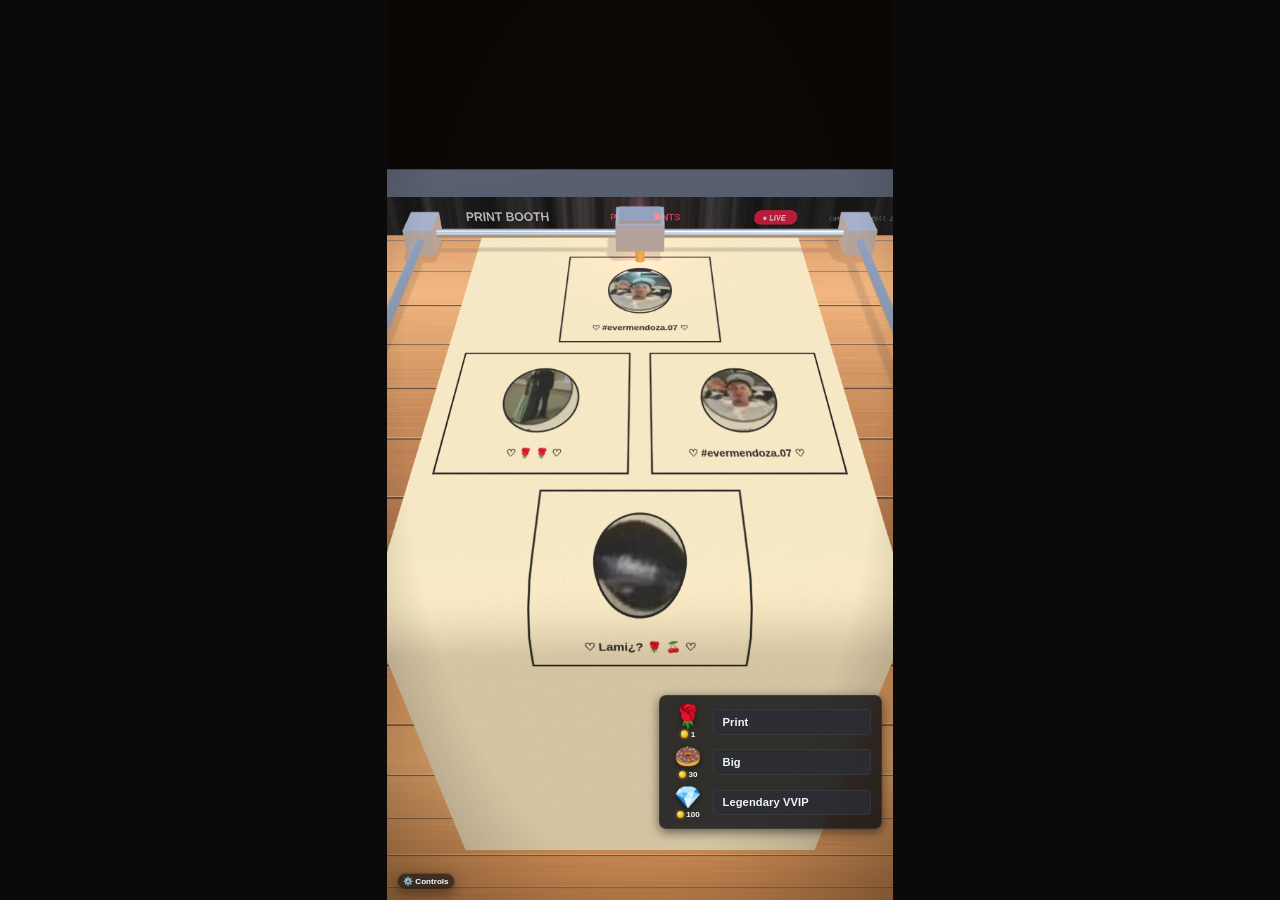
==== commit cf0e1958: "Add clean bottom-right Gift Tiers guide (Print, Big, Legendary VVIP) & restore Controls markup" ====
--- a/web/index.html
+++ b/web/index.html
@@ -5,17 +5,15 @@
   <meta charset="utf-8">
   <meta name="viewport" content="width=device-width, initial-scale=1">
   <title>TikTok LIVE Virtual Pencil Printer</title>
-  <link rel="stylesheet" href="style.css">
+  <link rel="stylesheet" href="style.css?v=4">
 </head>
 
 <body>
   <div id="stage">
 
-    <!-- Main 3D WebGL Pen Plotter Scene (Clean full-height scene matching real stream) -->
+    <!-- Main 3D WebGL Pen Plotter Scene -->
     <main id="scene">
       <canvas id="canvas3d"></canvas>
-
-      <!-- Camera-look overlay for webcam photorealism -->
       <div id="cameraOverlay"></div>
     </main>
 
@@ -29,22 +27,43 @@
       </div>
     </section>
 
-    <!-- Golden VIP Shoutout Banner (Appears on screen for VIP / Expensive Gifters) -->
+    <!-- Golden Shoutout Banner ("FOLLOW @username" floating over paper area) -->
     <div id="vipBanner" class="hidden">
       <img id="vipBannerAvatar" src="" alt="">
       <div class="vipBannerBody">
-        <div id="vipBannerBadge" class="vipBannerBadge">👑 TOP 1 VIP GIFTER</div>
+        <div id="vipBannerBadge" class="vipBannerBadge">👑 TOP 1 VVIP GIFTER</div>
         <div id="vipBannerFollow" class="vipBannerFollow">FOLLOW @username</div>
-        <div id="vipBannerGift" class="vipBannerGift">Sent Universe • 1,000 coins</div>
       </div>
     </div>
 
-  <!-- Golden VIP Shoutout Banner (Appears on screen for VIP / Expensive Gifters) -->
-  <div id="vipBanner" class="hidden">
-    <img id="vipBannerAvatar" src="" alt="">
-    <div class="vipBannerBody">
-      <div id="vipBannerBadge" class="vipBannerBadge">👑 TOP 1 VVIP GIFTER</div>
-      <div id="vipBannerFollow" class="vipBannerFollow">FOLLOW @username</div>
+    <!-- Live Action Pill (TikTok comment / queue status) -->
+    <div id="livePill" class="hidden">
+      <span id="pillText">Ready for TikTok LIVE gifts</span>
+    </div>
+
+    <!-- Gift Tiers Menu Card (Bottom-Right) -->
+    <div id="giftLegend">
+      <div class="legendRow">
+        <div class="legendIconWrap">
+          <span class="legendGiftIcon">🌹</span>
+          <span class="legendCoinBadge"><span class="coinDot"></span>1</span>
+        </div>
+        <div class="legendPill">Print</div>
+      </div>
+      <div class="legendRow">
+        <div class="legendIconWrap">
+          <span class="legendGiftIcon">🍩</span>
+          <span class="legendCoinBadge"><span class="coinDot"></span>30</span>
+        </div>
+        <div class="legendPill">Big</div>
+      </div>
+      <div class="legendRow">
+        <div class="legendIconWrap">
+          <span class="legendGiftIcon">💎</span>
+          <span class="legendCoinBadge"><span class="coinDot"></span>100</span>
+        </div>
+        <div class="legendPill">Legendary VVIP</div>
+      </div>
     </div>
 
     <!-- Streamer Control Panel (Collapsible to keep stream view 100% clean) -->
@@ -99,7 +118,7 @@
   <script src="lib/three.min.js"></script>
   <script src="lib/gsap.min.js"></script>
   <script src="avatars_data.js"></script>
-  <script src="app.js"></script>
+  <script src="app.js?v=4"></script>
 </body>
 
 </html>
--- a/web/style.css
+++ b/web/style.css
@@ -912,6 +912,82 @@
   font-size: calc(var(--u) * 1.7);
   font-weight: 700;
   color: #fca5a5;
+}
+
+/* ==============================================================
+   GIFT TIERS LEGEND CARD (Bottom-Right Overlay)
+   ============================================================== */
+#giftLegend {
+  position: absolute;
+  right: calc(var(--u) * 2.2);
+  bottom: calc(var(--u) * 14);
+  width: calc(var(--u) * 44);
+  padding: calc(var(--u) * 1.8) calc(var(--u) * 2.0);
+  background: rgba(14, 15, 19, 0.82);
+  backdrop-filter: blur(8px);
+  border: 1px solid rgba(255, 255, 255, 0.08);
+  border-radius: calc(var(--u) * 1.4);
+  box-shadow: 0 calc(var(--u) * 0.6) calc(var(--u) * 2.0) rgba(0, 0, 0, 0.55);
+  display: flex;
+  flex-direction: column;
+  gap: calc(var(--u) * 1.35);
+  z-index: 42;
+  pointer-events: none;
+}
+
+#giftLegend.hidden {
+  display: none;
+}
+
+.legendRow {
+  display: flex;
+  align-items: center;
+  gap: calc(var(--u) * 1.5);
+}
+
+.legendIconWrap {
+  display: flex;
+  flex-direction: column;
+  align-items: center;
+  width: calc(var(--u) * 7.0);
+  flex-shrink: 0;
+}
+
+.legendGiftIcon {
+  font-size: calc(var(--u) * 4.4);
+  line-height: 1.05;
+  filter: drop-shadow(0 2px 3px rgba(0, 0, 0, 0.55));
+}
+
+.legendCoinBadge {
+  display: inline-flex;
+  align-items: center;
+  gap: calc(var(--u) * 0.45);
+  font-size: calc(var(--u) * 1.6);
+  font-weight: 700;
+  color: #f8fafc;
+  margin-top: calc(var(--u) * 0.2);
+}
+
+.coinDot {
+  width: calc(var(--u) * 1.45);
+  height: calc(var(--u) * 1.45);
+  border-radius: 50%;
+  background: radial-gradient(circle at 35% 35%, #fef08a, #eab308 65%, #a16207 100%);
+  box-shadow: 0 0 3px rgba(250, 204, 21, 0.65);
+  display: inline-block;
+}
+
+.legendPill {
+  flex: 1;
+  background: rgba(44, 46, 54, 0.80);
+  border: 1px solid rgba(255, 255, 255, 0.06);
+  border-radius: calc(var(--u) * 0.85);
+  padding: calc(var(--u) * 1.15) calc(var(--u) * 1.6);
+  color: #f1f5f9;
+  font-size: calc(var(--u) * 2.2);
+  font-weight: 600;
+  letter-spacing: 0.01em;
 }
 
 /* ==============================================================
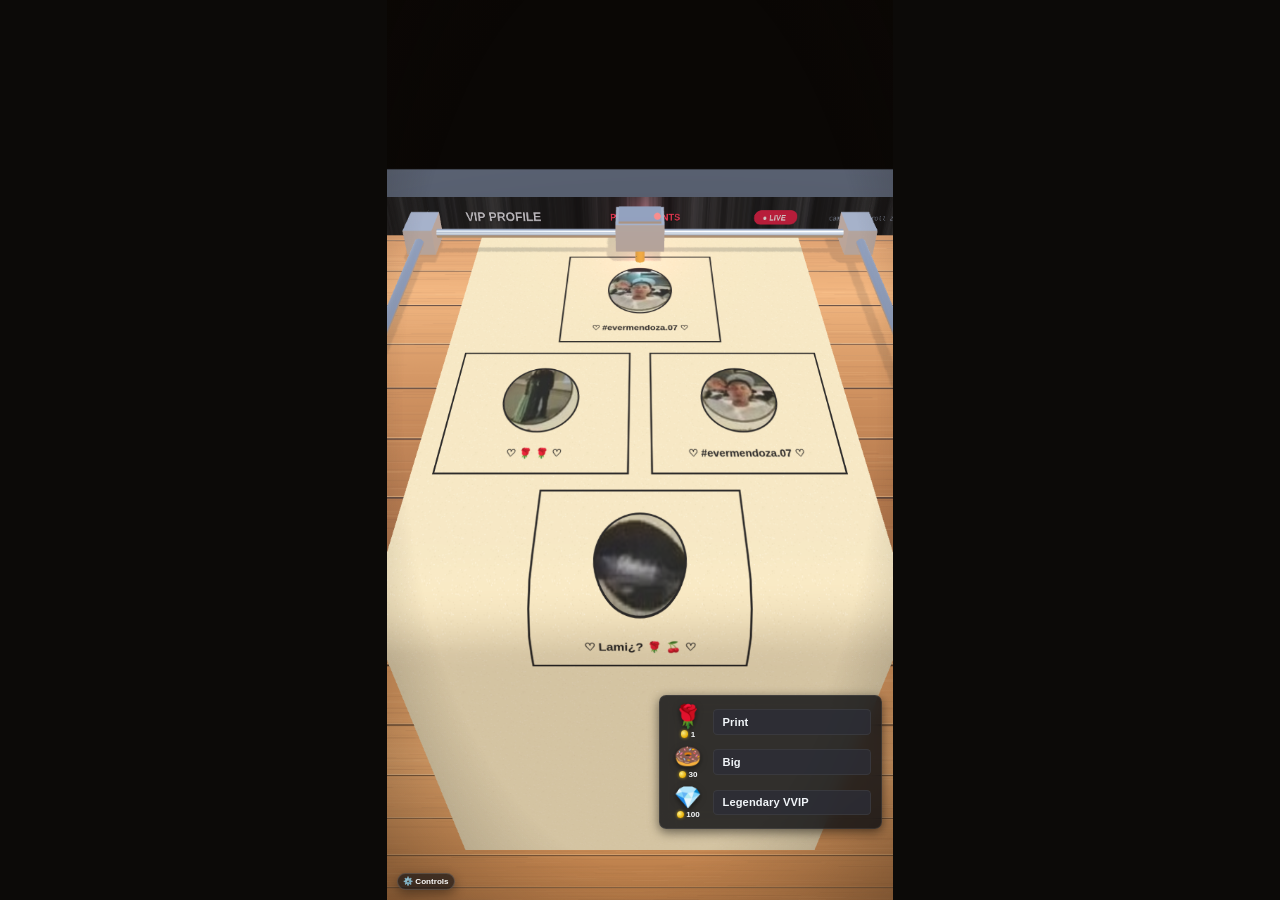
==== commit 98321d0c: "Remove floating banner, attach gift stickers & FOLLOW inside cards, rename beam to VIP PROFILE" ====
--- a/web/index.html
+++ b/web/index.html
@@ -5,7 +5,7 @@
   <meta charset="utf-8">
   <meta name="viewport" content="width=device-width, initial-scale=1">
   <title>TikTok LIVE Virtual Pencil Printer</title>
-  <link rel="stylesheet" href="style.css?v=4">
+  <link rel="stylesheet" href="style.css?v=5">
 </head>
 
 <body>
@@ -26,15 +26,6 @@
         <button id="btnBrowseVideo" class="browseBtn">📁 Change Video</button>
       </div>
     </section>
-
-    <!-- Golden Shoutout Banner ("FOLLOW @username" floating over paper area) -->
-    <div id="vipBanner" class="hidden">
-      <img id="vipBannerAvatar" src="" alt="">
-      <div class="vipBannerBody">
-        <div id="vipBannerBadge" class="vipBannerBadge">👑 TOP 1 VVIP GIFTER</div>
-        <div id="vipBannerFollow" class="vipBannerFollow">FOLLOW @username</div>
-      </div>
-    </div>
 
     <!-- Live Action Pill (TikTok comment / queue status) -->
     <div id="livePill" class="hidden">
@@ -118,7 +109,7 @@
   <script src="lib/three.min.js"></script>
   <script src="lib/gsap.min.js"></script>
   <script src="avatars_data.js"></script>
-  <script src="app.js?v=4"></script>
+  <script src="app.js?v=6"></script>
 </body>
 
 </html>
